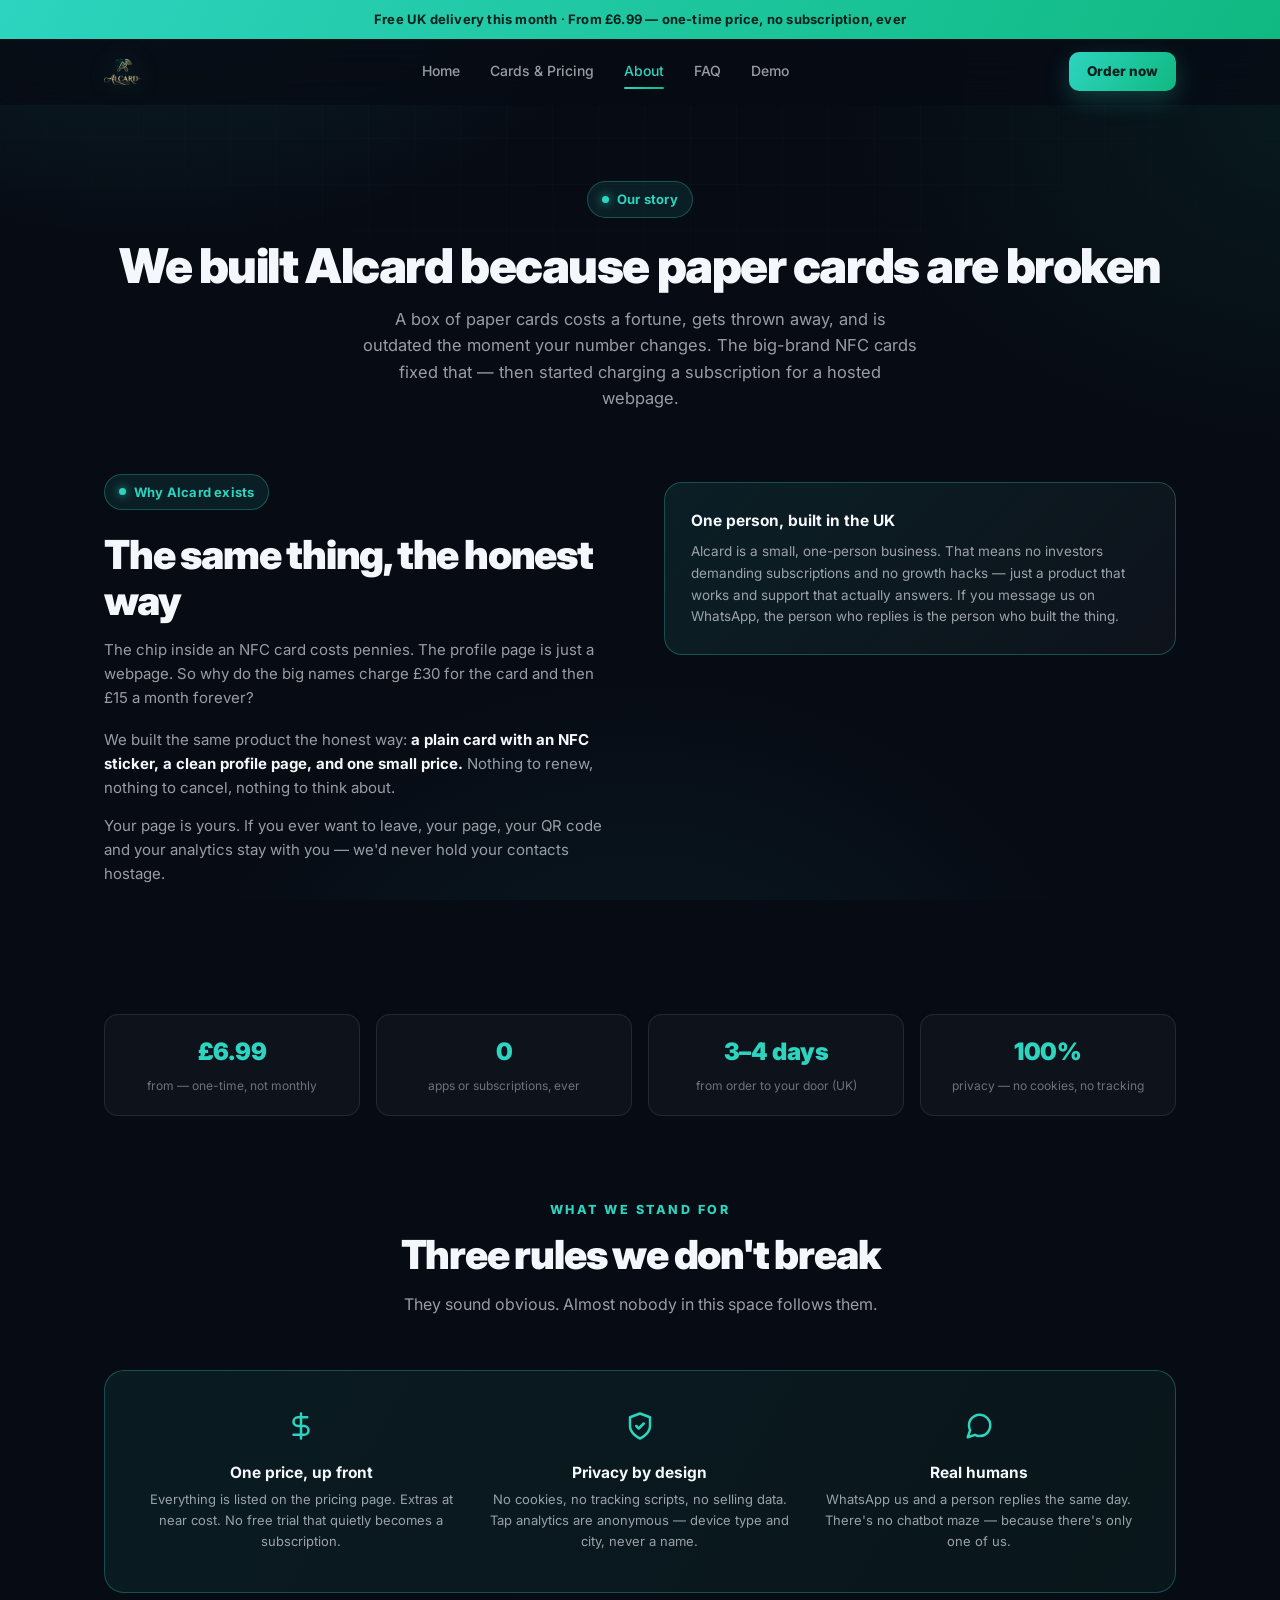
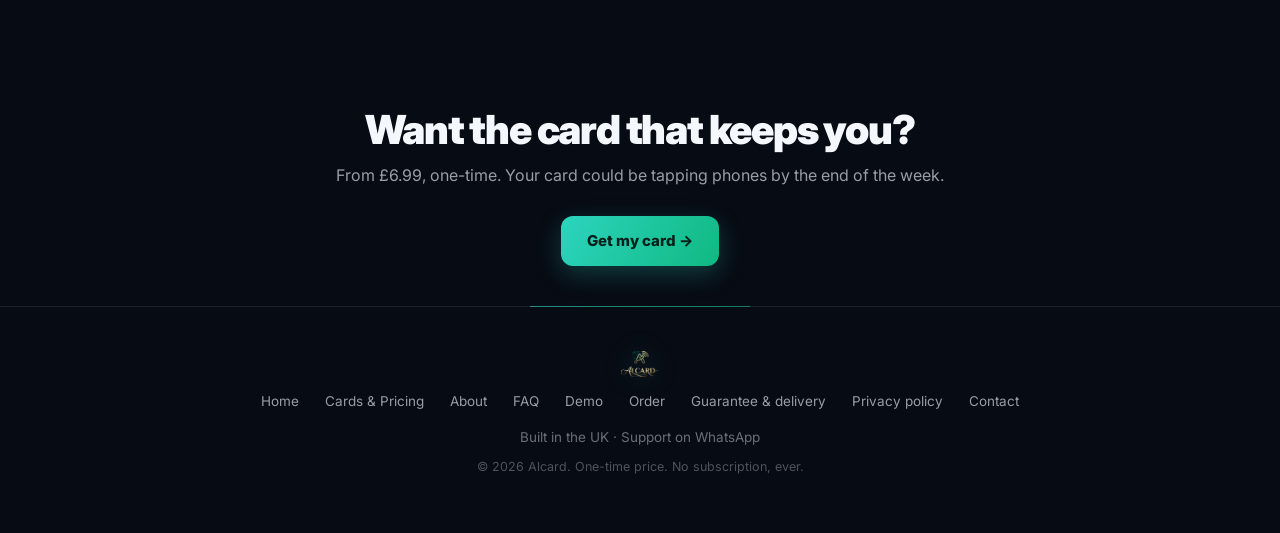
==== about.html @ 6c02453f "Site v2: aurora hero, stats + marquee, CSS card visuals, live order preview with summary & steppers," ====
<!DOCTYPE html>
<html lang="en">
<head>
    <meta charset="UTF-8">
    <meta name="viewport" content="width=device-width, initial-scale=1.0">
    <title>About — Alcard</title>
    <meta name="description" content="Alcard is a small, one-person UK business. We make NFC business cards that work on every phone — one small price, no subscription, ever.">
    <meta property="og:title" content="About — Alcard">
    <meta property="og:description" content="Why we built Alcard: a business card that taps, for one small price, with no subscription. One person, built in the UK.">
    <meta property="og:type" content="website">
    <meta name="twitter:title" content="About — Alcard">
    <meta name="twitter:description" content="Why we built Alcard: a business card that taps, for one small price, with no subscription. One person, built in the UK.">
    <meta property="og:url" content="https://aryoluke.github.io/alcard-shop/about.html">
    <meta property="og:image" content="https://aryoluke.github.io/alcard-shop/og-image.png">
    <meta property="og:locale" content="en_GB">
    <meta property="og:site_name" content="Alcard">
    <meta name="twitter:card" content="summary_large_image">
    <meta name="twitter:image" content="https://aryoluke.github.io/alcard-shop/og-image.png">
    <meta name="robots" content="index, follow">
    <link rel="canonical" href="https://aryoluke.github.io/alcard-shop/about.html">
    <link rel="apple-touch-icon" href="apple-touch-icon.png">
    <meta name="theme-color" content="#070B14">
    <link rel="icon" href="mark.svg">
    <link rel="preconnect" href="https://fonts.googleapis.com">
    <link rel="preconnect" href="https://fonts.gstatic.com" crossorigin>
    <link href="https://fonts.googleapis.com/css2?family=Inter:wght@400;500;600;700;800;900&display=swap" rel="stylesheet">
    <link rel="stylesheet" href="style.css">
    <script type="application/ld+json">
    {
        "@context": "https://schema.org",
        "@type": "Organization",
        "name": "Alcard",
        "url": "https://aryoluke.github.io/alcard-shop/",
        "description": "Affordable NFC business cards with a hosted profile page. One-time price, no subscription.",
        "slogan": "Your business card, but it taps."
    }
    </script>
</head>
<body class="has-cta">
    <a class="skip-link" href="#main">Skip to content</a>
    <div class="announce">Free UK delivery this month <span>·</span> From £6.99 — one-time price, no subscription, ever</div>

    <nav>
        <div class="nav-inner">
            <a class="logo" href="index.html"><img class="logo-img" src="brand-logo.png" alt="Alcard"></a>
            <div class="nav-links" id="navLinks">
                <a href="index.html">Home</a>
                <a href="cards.html">Cards &amp; Pricing</a>
                <a href="about.html" class="active">About</a>
                <a href="faq.html">FAQ</a>
                <a href="model.html">Demo</a>
            </div>
            <div class="nav-actions">
                <a class="btn small" href="order.html">Order now</a>
                <button class="menu-btn" id="menuBtn" type="button" aria-label="Open menu" aria-expanded="false" aria-controls="navLinks"><span></span><span></span><span></span></button>
            </div>
        </div>
    </nav>

    <main id="main">

    <header class="page-head">
        <div class="kicker"><span class="pulse"></span>Our story</div>
        <h1>We built Alcard because paper cards are broken</h1>
        <p>A box of paper cards costs a fortune, gets thrown away, and is outdated the moment your number changes. The big-brand NFC cards fixed that — then started charging a subscription for a hosted webpage.</p>
    </header>

    <section class="reveal" style="padding-top: 20px">
        <div class="container">
            <div class="story-grid">
                <div>
                    <div class="kicker"><span class="pulse"></span>Why Alcard exists</div>
                    <h2>The same thing, the honest way</h2>
                    <p class="sub">The chip inside an NFC card costs pennies. The profile page is just a webpage. So why do the big names charge £30 for the card and then £15 a month forever?</p>
                    <p>We built the same product the honest way: <strong>a plain card with an NFC sticker, a clean profile page, and one small price.</strong> Nothing to renew, nothing to cancel, nothing to think about.</p>
                    <p>Your page is yours. If you ever want to leave, your page, your QR code and your analytics stay with you — we'd never hold your contacts hostage.</p>
                </div>
                <div>
                    <div class="story-note">
                        <h4>One person, built in the UK</h4>
                        <p>Alcard is a small, one-person business. That means no investors demanding subscriptions and no growth hacks — just a product that works and support that actually answers. If you message us on WhatsApp, the person who replies is the person who built the thing.</p>
                    </div>
                </div>
            </div>
        </div>
    </section>

    <section class="reveal" style="padding-top: 0">
        <div class="container">
            <div class="stats-row">
                <div class="stat"><b>£6.99</b><span>from — one-time, not monthly</span></div>
                <div class="stat"><b>0</b><span>apps or subscriptions, ever</span></div>
                <div class="stat"><b>3–4 days</b><span>from order to your door (UK)</span></div>
                <div class="stat"><b>100%</b><span>privacy — no cookies, no tracking</span></div>
            </div>
        </div>
    </section>

    <section class="reveal" style="padding-top: 0">
        <div class="container">
            <div class="eyebrow">What we stand for</div>
            <h2>Three rules we don't break</h2>
            <p class="sub">They sound obvious. Almost nobody in this space follows them.</p>
            <div class="guarantee">
                <div class="g">
                    <svg viewBox="0 0 24 24" fill="none" stroke-width="2" stroke-linecap="round" stroke-linejoin="round"><path d="M12 2v20M17 5H9.5a3.5 3.5 0 0 0 0 7h5a3.5 3.5 0 0 1 0 7H6"/></svg>
                    <h4>One price, up front</h4>
                    <p>Everything is listed on the pricing page. Extras at near cost. No free trial that quietly becomes a subscription.</p>
                </div>
                <div class="g">
                    <svg viewBox="0 0 24 24" fill="none" stroke-width="2" stroke-linecap="round" stroke-linejoin="round"><path d="M12 22s8-3.5 8-10V5l-8-3-8 3v7c0 6.5 8 10 8 10z"/><path d="m9 12 2 2 4-4"/></svg>
                    <h4>Privacy by design</h4>
                    <p>No cookies, no tracking scripts, no selling data. Tap analytics are anonymous — device type and city, never a name.</p>
                </div>
                <div class="g">
                    <svg viewBox="0 0 24 24" fill="none" stroke-width="2" stroke-linecap="round" stroke-linejoin="round"><path d="M21 11.5a8.38 8.38 0 0 1-.9 3.8 8.5 8.5 0 0 1-7.6 4.7 8.38 8.38 0 0 1-3.8-.9L3 21l1.9-5.7a8.38 8.38 0 0 1-.9-3.8 8.5 8.5 0 0 1 4.7-7.6 8.38 8.38 0 0 1 3.8-.9h.5a8.48 8.48 0 0 1 8 8v.5z"/></svg>
                    <h4>Real humans</h4>
                    <p>WhatsApp us and a person replies the same day. There's no chatbot maze — because there's only one of us.</p>
                </div>
            </div>
        </div>
    </section>

    <section class="final-cta">
        <div class="container">
            <h2>Want the card that keeps you?</h2>
            <p>From £6.99, one-time. Your card could be tapping phones by the end of the week.</p>
            <a class="btn" href="order.html">Get my card →</a>
        </div>
    </section>

    </main>

    <footer>
        <a class="logo" href="index.html"><img class="logo-img" src="brand-logo.png" alt="Alcard"></a>
        <div class="f-links">
            <a href="index.html">Home</a>
            <a href="cards.html">Cards &amp; Pricing</a>
            <a href="about.html">About</a>
            <a href="faq.html">FAQ</a>
            <a href="model.html">Demo</a>
            <a href="order.html">Order</a>
            <a href="guarantee.html">Guarantee &amp; delivery</a>
            <a href="privacy.html">Privacy policy</a>
            <a href="mailto:aryanjigar.jmehta@gmail.com">Contact</a>
        </div>
        <p>Built in the UK · Support on WhatsApp</p>
        <p class="f-note" style="margin-top:8px">© <span class="js-year">2026</span> Alcard. One-time price. No subscription, ever.</p>
    </footer>

    <a class="mobile-cta" href="order.html">Get my card →</a>

    <script src="site.js"></script>
</body>
</html>
---- style.css ----
/* ============================================================
   Alcard — shared design system for the whole shop
   Dark ink + emerald. Layered glow backdrop, grid texture,
   scroll-reveal animations. All legacy class contracts kept.
   ============================================================ */

:root {
    --bg: #070B14;
    --bg-soft: #0C1322;
    --bg-card: #0F1729;
    --ink: #0B1222;
    --line: rgba(255, 255, 255, 0.09);
    --line-strong: rgba(255, 255, 255, 0.16);
    --text: #F4F7FB;
    --muted: rgba(244, 247, 251, 0.62);
    --dim: rgba(244, 247, 251, 0.42);
    --accent: #2DD4BF;
    --accent-2: #10B981;
    --grad: linear-gradient(120deg, #2DD4BF 0%, #10B981 100%);
    --whatsapp: #25D366;
    --radius: 16px;
    --font: 'Inter', -apple-system, BlinkMacSystemFont, 'Segoe UI', Roboto, sans-serif;
}

* { margin: 0; padding: 0; box-sizing: border-box; }
html { scroll-behavior: smooth; }
body {
    font-family: var(--font);
    background: var(--bg);
    color: var(--text);
    line-height: 1.6;
    -webkit-font-smoothing: antialiased;
    overflow-x: hidden;
    position: relative;
}
::selection { background: rgba(45, 212, 191, 0.3); }
img, svg { display: inline-block; }
a { -webkit-tap-highlight-color: transparent; }

/* layered background: emerald glows + faint grid */
body::before {
    content: "";
    position: fixed; inset: 0; z-index: -2; pointer-events: none;
    background:
        radial-gradient(760px 480px at 12% -8%, rgba(45, 212, 191, 0.13), transparent 65%),
        radial-gradient(820px 560px at 105% 12%, rgba(16, 185, 129, 0.09), transparent 62%),
        radial-gradient(720px 600px at 50% 118%, rgba(45, 212, 191, 0.08), transparent 65%),
        var(--bg);
}
body::after {
    content: "";
    position: fixed; inset: 0; z-index: -1; pointer-events: none;
    background-image:
        linear-gradient(rgba(255, 255, 255, 0.022) 1px, transparent 1px),
        linear-gradient(90deg, rgba(255, 255, 255, 0.022) 1px, transparent 1px);
    background-size: 46px 46px;
    mask-image: radial-gradient(ellipse 100% 65% at 50% 0%, black, transparent 78%);
    -webkit-mask-image: radial-gradient(ellipse 100% 65% at 50% 0%, black, transparent 78%);
}

.container { max-width: 1120px; margin: 0 auto; padding: 0 24px; }

/* ============ Announcement bar ============ */
.announce {
    background: var(--grad);
    color: #05211C;
    text-align: center;
    font-size: 13px;
    font-weight: 700;
    padding: 9px 16px;
    letter-spacing: 0.2px;
    position: relative;
    z-index: 60;
}
.announce span { font-weight: 500; }

/* ============ Nav ============ */
nav {
    position: sticky; top: 0; z-index: 50;
    background: rgba(7, 11, 20, 0.78);
    backdrop-filter: blur(16px);
    -webkit-backdrop-filter: blur(16px);
    border-bottom: 1px solid transparent;
    transition: border-color 0.25s ease, background 0.25s ease;
}
nav.scrolled { border-bottom-color: var(--line); background: rgba(7, 11, 20, 0.9); }
.nav-inner { display: flex; align-items: center; justify-content: space-between; padding: 13px 24px; max-width: 1120px; margin: 0 auto; gap: 16px; }
.logo { font-size: 21px; font-weight: 800; letter-spacing: -0.3px; text-decoration: none; color: var(--text); display: flex; align-items: center; gap: 9px; }
.logo .logo-mark { width: 26px; height: 26px; flex-shrink: 0; filter: drop-shadow(0 0 10px rgba(45, 212, 191, 0.35)); }
.logo .logo-img { height: 26px; width: auto; flex-shrink: 0; filter: drop-shadow(0 0 12px rgba(45, 212, 191, 0.28)); }
.logo:hover { color: var(--accent); }
.nav-links { display: flex; align-items: center; gap: 26px; }
.nav-links a { color: var(--muted); text-decoration: none; font-size: 14px; font-weight: 500; transition: color 0.15s; padding: 4px 2px; position: relative; }
.nav-links a::after {
    content: ""; position: absolute; left: 2px; right: 2px; bottom: -2px; height: 2px;
    background: var(--grad); border-radius: 2px;
    transform: scaleX(0); transform-origin: left; transition: transform 0.2s ease;
}
.nav-links a:hover { color: var(--text); }
.nav-links a:hover::after { transform: scaleX(1); }
.nav-links a.active { color: var(--accent); }
.nav-links a.active::after { transform: scaleX(1); }
.nav-actions { display: flex; align-items: center; gap: 10px; }
.menu-btn {
    display: none; flex-direction: column; align-items: center; justify-content: center; gap: 4.5px;
    width: 40px; height: 40px; flex-shrink: 0;
    background: rgba(255, 255, 255, 0.04); border: 1px solid var(--line-strong); border-radius: 10px;
    cursor: pointer; padding: 0;
}
.menu-btn span { display: block; width: 17px; height: 2px; background: var(--text); border-radius: 2px; transition: transform 0.25s ease, opacity 0.2s ease; }
.menu-btn.open span:nth-child(1) { transform: translateY(6.5px) rotate(45deg); }
.menu-btn.open span:nth-child(2) { opacity: 0; }
.menu-btn.open span:nth-child(3) { transform: translateY(-6.5px) rotate(-45deg); }
section[id] { scroll-margin-top: 92px; }

/* ============ Buttons ============ */
.btn {
    display: inline-flex; align-items: center; justify-content: center; gap: 8px;
    background: var(--grad); color: #05211C; font-weight: 800;
    padding: 13px 26px; border-radius: 12px; text-decoration: none;
    font-size: 15px; border: none; cursor: pointer;
    transition: transform 0.15s ease, box-shadow 0.15s ease, filter 0.15s ease;
    box-shadow: 0 8px 24px rgba(45, 212, 191, 0.25);
}
.btn:hover { transform: translateY(-2px); filter: brightness(1.06); box-shadow: 0 12px 32px rgba(45, 212, 191, 0.38); }
.btn:focus-visible, a:focus-visible, button:focus-visible, summary:focus-visible, select:focus-visible, input:focus-visible, textarea:focus-visible { outline: 2px solid var(--accent); outline-offset: 3px; }
.btn.ghost { background: rgba(255, 255, 255, 0.03); color: var(--text); border: 1px solid var(--line-strong); box-shadow: none; font-weight: 600; }
.btn.ghost:hover { border-color: rgba(45, 212, 191, 0.6); color: var(--accent); box-shadow: none; filter: none; }
.btn.small { padding: 9px 18px; font-size: 13.5px; border-radius: 10px; }
.btn.whatsapp { background: var(--whatsapp); box-shadow: 0 8px 24px rgba(37, 211, 102, 0.25); }
.pay-row { display: grid; grid-template-columns: 1fr 1fr; gap: 12px; margin-top: 20px; }
.pay-row .btn { width: 100%; padding: 15px 14px; font-size: 14.5px; white-space: nowrap; }
.pay-row .btn.whatsapp { grid-column: 1 / -1; font-size: 16px; padding: 17px; }
.pay-row .btn.pay { background: #fff; color: #05211C; box-shadow: 0 8px 24px rgba(255, 255, 255, 0.08); }
.pay-row .btn.pay:hover { filter: brightness(0.97); box-shadow: 0 12px 30px rgba(255, 255, 255, 0.14); }
.pay-row .btn.pay svg { flex-shrink: 0; }
@media (max-width: 560px) {
    .pay-row { grid-template-columns: 1fr; }
    .pay-row .btn.whatsapp { grid-column: 1; }
}

/* ============ Page header (subpages) ============ */
.page-head { padding: 76px 0 42px; text-align: center; }
.page-head .kicker { justify-content: center; }
.page-head h1 { font-size: clamp(2.1rem, 4.5vw, 3rem); letter-spacing: -0.03em; font-weight: 900; margin-bottom: 14px; }
.page-head p { color: var(--muted); max-width: 560px; margin: 0 auto; font-size: 16.5px; }

/* ============ Hero (home) ============ */
.hero { position: relative; padding: 88px 0 64px; }
.hero-grid { display: grid; grid-template-columns: 1.05fr 0.95fr; gap: 48px; align-items: center; }
.kicker {
    display: inline-flex; align-items: center; gap: 8px;
    background: rgba(45, 212, 191, 0.1); border: 1px solid rgba(45, 212, 191, 0.3);
    color: var(--accent); font-size: 13px; font-weight: 700;
    padding: 7px 14px; border-radius: 100px; margin-bottom: 22px; letter-spacing: 0.2px;
}
.kicker .pulse { width: 7px; height: 7px; border-radius: 50%; background: var(--accent); animation: blink 2s infinite; box-shadow: 0 0 10px rgba(45, 212, 191, 0.9); }
@keyframes blink { 0%, 100% { opacity: 1; } 50% { opacity: 0.25; } }
h1 { font-size: clamp(2.5rem, 5vw, 3.7rem); line-height: 1.08; letter-spacing: -0.035em; font-weight: 900; margin-bottom: 20px; }
h1 .grad { background: var(--grad); -webkit-background-clip: text; background-clip: text; color: transparent; }
.hero-sub { font-size: 18px; color: var(--muted); max-width: 520px; margin-bottom: 30px; }
.hero-sub strong { color: var(--text); font-weight: 600; }
.hero-ctas { display: flex; gap: 14px; flex-wrap: wrap; margin-bottom: 26px; }
.hero-trust { display: flex; flex-wrap: wrap; gap: 18px; color: var(--dim); font-size: 13.5px; font-weight: 500; }
.hero-trust span { display: inline-flex; align-items: center; gap: 7px; }
.hero-trust svg { width: 15px; height: 15px; stroke: var(--accent); }

/* ============ Phone + card demo ============ */
.stage { position: relative; width: 100%; max-width: 400px; margin: 0 auto; }
.stage::before {
    content: ""; position: absolute; inset: 6% -6% -4%; z-index: -1;
    background: radial-gradient(60% 55% at 50% 40%, rgba(45, 212, 191, 0.16), transparent 70%);
    filter: blur(10px);
}
.phone {
    width: 240px; height: 480px; margin: 0 auto;
    background: linear-gradient(165deg, #1B2438, #0D1424 60%);
    border: 2px solid #2A3556;
    border-radius: 44px;
    padding: 12px;
    box-shadow: 0 40px 90px rgba(0, 0, 0, 0.55), 0 0 0 1px rgba(255, 255, 255, 0.04) inset;
    position: relative;
}
.phone .notch { width: 92px; height: 24px; background: #060A12; border-radius: 100px; margin: 2px auto 10px; }
.screen {
    background: linear-gradient(180deg, #0E1830 0%, #101B33 55%, #12203A 100%);
    border-radius: 32px; height: 424px; padding: 20px 16px; text-align: center;
    position: relative; overflow: hidden;
}
.screen::after { content: ""; position: absolute; inset: 0; background: radial-gradient(120% 60% at 50% 0%, rgba(45,212,191,0.12), transparent 60%); pointer-events: none; }
.screen .time { font-size: 11px; color: var(--dim); font-weight: 600; margin-bottom: 12px; }
.screen .ava {
    width: 74px; height: 74px; border-radius: 50%; margin: 0 auto 10px;
    background: var(--grad) center/cover;
    color: #05211C; font-weight: 900; font-size: 26px;
    display: flex; align-items: center; justify-content: center;
    box-shadow: 0 8px 26px rgba(45, 212, 191, 0.35);
    border: 2px solid rgba(255, 255, 255, 0.12);
    overflow: hidden;
}
.screen .ava img { width: 100%; height: 100%; object-fit: cover; }
.screen .nm { font-weight: 800; font-size: 17px; letter-spacing: -0.01em; }
.screen .st { font-size: 11.5px; color: var(--accent); font-weight: 600; margin: 2px 0 14px; }
.screen .row { display: flex; gap: 6px; margin-bottom: 6px; }
.screen .chip {
    flex: 1; background: rgba(255, 255, 255, 0.06); border: 1px solid rgba(255, 255, 255, 0.1);
    border-radius: 10px; padding: 10px 4px; font-size: 10.5px; color: var(--muted); font-weight: 500;
}
.screen .chip b { display: block; font-size: 10px; color: var(--text); font-weight: 700; }
.screen .save {
    margin-top: 12px; background: var(--grad); color: #05211C; font-weight: 800; font-size: 13px;
    border-radius: 12px; padding: 13px; letter-spacing: 0.2px;
    box-shadow: 0 10px 26px rgba(45, 212, 191, 0.3);
}
.tap-ring { position: absolute; right: -34px; top: 96px; width: 62px; height: 62px; border-radius: 50%; border: 2px solid rgba(45, 212, 191, 0.55); opacity: 0; }
.tap-ring.r2 { animation: ring 3.2s ease-out 0s infinite; }
.tap-ring.r3 { animation: ring 3.2s ease-out 1.1s infinite; }
.tap-ring.r4 { animation: ring 3.2s ease-out 2.2s infinite; }
@keyframes ring {
    0% { transform: scale(0.35); opacity: 0.8; }
    70% { opacity: 0; }
    100% { transform: scale(1.35); opacity: 0; }
}
.tap-card {
    position: absolute; left: 0; top: 118px; width: 150px; height: 92px;
    background: linear-gradient(135deg, #12203A, #0B1222);
    border: 1px solid rgba(45, 212, 191, 0.5);
    border-radius: 14px; padding: 13px;
    box-shadow: 0 18px 40px rgba(0, 0, 0, 0.5);
    animation: tap 4.4s ease-in-out infinite;
    z-index: 2;
}
@keyframes tap {
    0%, 14% { transform: translate(0, 0) rotate(-5deg); }
    30%, 52% { transform: translate(212px, -34px) rotate(3deg); }
    66%, 100% { transform: translate(0, 0) rotate(-5deg); }
}
.tap-card .tc-logo { font-size: 11px; font-weight: 900; letter-spacing: -0.01em; color: var(--accent); display: flex; align-items: center; gap: 5px; }
.tap-card .tc-logo img { height: 12px; width: auto; }
.tap-card .tc-name { font-size: 12px; font-weight: 800; margin-top: 9px; letter-spacing: -0.01em; }
.tap-card .tc-role { font-size: 9px; color: var(--muted); }
.tap-card .tc-nfc { margin-top: 9px; display: flex; align-items: center; justify-content: space-between; }
.tap-card .tc-nfc svg { width: 20px; height: 14px; stroke: var(--accent); }
.tap-card .tc-nfc span { font-size: 8.5px; font-weight: 700; color: var(--dim); letter-spacing: 1.5px; }
.float-note {
    position: absolute; left: -8px; top: 0;
    background: rgba(45, 212, 191, 0.1); border: 1px solid rgba(45, 212, 191, 0.3);
    color: var(--accent); font-size: 12px; font-weight: 700;
    padding: 7px 12px; border-radius: 100px;
    animation: floaty 5s ease-in-out infinite;
}
@keyframes floaty { 0%, 100% { transform: translateY(0); } 50% { transform: translateY(-6px); } }

/* ============ Sections ============ */
section { padding: 84px 0; }
.eyebrow { text-align: center; font-size: 12.5px; font-weight: 800; letter-spacing: 2.5px; color: var(--accent); text-transform: uppercase; margin-bottom: 12px; }
h2 { text-align: center; font-size: clamp(1.8rem, 3.4vw, 2.5rem); letter-spacing: -0.03em; font-weight: 900; line-height: 1.15; margin-bottom: 14px; }
.sub { text-align: center; color: var(--muted); max-width: 600px; margin: 0 auto 52px; font-size: 16px; }

/* ============ Scroll reveal ============ */
/* Only hide content when scripting is available — SEO/crawler and no-JS safe. */
@media (scripting: enabled) {
    .reveal { opacity: 0; transform: translateY(20px); transition: opacity 0.6s ease, transform 0.6s cubic-bezier(0.2, 0.65, 0.35, 1); }
    .reveal.in { opacity: 1; transform: translateY(0); }
}
@media (prefers-reduced-motion: reduce) {
    .reveal { opacity: 1; transform: none; transition: none; }
    html { scroll-behavior: auto; }
    .tap-card, .tap-ring, .float-note, .kicker .pulse, .status .dot, .cursor, .phone .notch { animation: none !important; }
    .tap-ring { display: none; }
    .step:hover, .plan:hover, .inc:hover, .addon:hover, .btn:hover, .action:hover, .soc:hover { transform: none; }
}

/* ============ Accessibility helpers ============ */
.skip-link {
    position: absolute; left: -999px; top: 0; z-index: 100;
    background: var(--accent); color: #05211C; font-weight: 700;
    padding: 10px 18px; border-radius: 0 0 12px 0; text-decoration: none;
}
.skip-link:focus { left: 0; }
:focus { outline: none; }
.menu-btn:focus-visible, .btn:focus-visible, a:focus-visible, button:focus-visible, summary:focus-visible, select:focus-visible, input:focus-visible, textarea:focus-visible { outline: 2px solid var(--accent); outline-offset: 3px; }

/* ============ How it works ============ */
.steps { display: grid; grid-template-columns: repeat(3, 1fr); gap: 20px; }
.step {
    background: var(--bg-card); border: 1px solid var(--line); border-radius: var(--radius);
    padding: 30px 26px; position: relative; transition: transform 0.2s ease, border-color 0.2s ease, box-shadow 0.2s ease;
}
.step:hover { transform: translateY(-4px); border-color: rgba(45, 212, 191, 0.4); box-shadow: 0 20px 50px rgba(0, 0, 0, 0.35); }
.step .num {
    width: 44px; height: 44px; border-radius: 12px; background: var(--grad);
    color: #05211C; font-weight: 900; font-size: 18px;
    display: flex; align-items: center; justify-content: center; margin-bottom: 18px;
    box-shadow: 0 8px 20px rgba(45, 212, 191, 0.3);
}
.step h3 { font-size: 18px; letter-spacing: -0.02em; margin-bottom: 8px; }
.step p { font-size: 14.5px; color: var(--muted); }
.step .time { position: absolute; top: 26px; right: 24px; font-size: 12px; font-weight: 700; color: var(--accent); background: rgba(45,212,191,0.1); padding: 4px 10px; border-radius: 100px; }

/* ============ Product tiers ============ */
.plans { display: grid; grid-template-columns: repeat(auto-fit, minmax(235px, 1fr)); gap: 20px; align-items: stretch; }
.plan {
    background: var(--bg-card); border: 1px solid var(--line); border-radius: 20px;
    padding: 32px 26px 26px; display: flex; flex-direction: column; position: relative;
    transition: transform 0.2s ease, border-color 0.2s ease, box-shadow 0.2s ease;
}
.plan:hover { transform: translateY(-4px); border-color: rgba(45, 212, 191, 0.35); box-shadow: 0 24px 60px rgba(0, 0, 0, 0.4); }
.plan .ribbon {
    position: absolute; top: -13px; left: 50%; transform: translateX(-50%);
    background: var(--grad); color: #05211C; font-size: 11.5px; font-weight: 800;
    padding: 5px 14px; border-radius: 100px; letter-spacing: 0.6px; text-transform: uppercase;
    white-space: nowrap; box-shadow: 0 6px 18px rgba(45, 212, 191, 0.4);
}
.plan .tag { font-size: 12px; font-weight: 800; letter-spacing: 1.6px; text-transform: uppercase; color: var(--dim); margin-bottom: 8px; }
.plan h3 { font-size: 21px; letter-spacing: -0.02em; margin-bottom: 2px; }
.plan .desc { font-size: 13.5px; color: var(--muted); margin-bottom: 18px; }
.plan .price { font-size: 38px; font-weight: 900; letter-spacing: -0.03em; }
.plan .price small { font-size: 13px; font-weight: 500; color: var(--dim); }
.plan .vs { display: inline-flex; align-items: center; gap: 6px; font-size: 12.5px; color: var(--muted); margin-top: 2px; }
.plan .vs s { color: var(--dim); }
.plan ul { list-style: none; margin: 22px 0 24px; flex-grow: 1; }
.plan li { font-size: 14px; color: var(--muted); padding: 6px 0; display: flex; gap: 10px; align-items: flex-start; }
.plan li svg { width: 16px; height: 16px; stroke: var(--accent); flex-shrink: 0; margin-top: 3px; }
.plan .btn { width: 100%; }
.plan.popular { border-color: rgba(45, 212, 191, 0.55); box-shadow: 0 0 50px rgba(45, 212, 191, 0.12); background: linear-gradient(180deg, rgba(45,212,191,0.06), var(--bg-card) 40%); }
.plan.popular .tag { color: var(--accent); }

/* ============ Add-ons ============ */
.addons { display: grid; grid-template-columns: repeat(3, 1fr); gap: 20px; }
.addon { background: var(--bg-card); border: 1px solid var(--line); border-radius: var(--radius); padding: 26px; text-align: center; transition: transform 0.2s ease, border-color 0.2s ease; }
.addon:hover { transform: translateY(-4px); border-color: rgba(45, 212, 191, 0.4); }
.addon .a-price { font-size: 26px; font-weight: 900; color: var(--accent); margin-bottom: 6px; letter-spacing: -0.02em; }
.addon .a-price small { font-size: 13px; color: var(--dim); font-weight: 500; }
.addon h4 { font-size: 15.5px; margin-bottom: 6px; }
.addon p { font-size: 13px; color: var(--muted); }

/* ============ Compare table ============ */
.compare-wrap { border: 1px solid var(--line); border-radius: 20px; overflow: hidden; background: var(--bg-card); max-width: 900px; margin: 0 auto; }
table { width: 100%; border-collapse: collapse; font-size: 14.5px; }
th, td { padding: 15px 20px; text-align: left; border-bottom: 1px solid var(--line); }
tr:last-child th, tr:last-child td { border-bottom: none; }
thead th { font-size: 13px; letter-spacing: 0.4px; text-transform: uppercase; color: var(--dim); font-weight: 700; background: rgba(255, 255, 255, 0.02); }
thead th.col-alcard { color: var(--accent); }
td:first-child { color: var(--muted); }
.col-alcard { background: rgba(45, 212, 191, 0.05); }
.yes { color: var(--accent); font-weight: 700; }
.no { color: var(--dim); }
.col-alcard .yes { font-weight: 800; }

/* ============ Includes grid ============ */
.inc-grid { display: grid; grid-template-columns: repeat(3, 1fr); gap: 20px; }
.inc { background: var(--bg-card); border: 1px solid var(--line); border-radius: var(--radius); padding: 26px; transition: border-color 0.2s ease, transform 0.2s ease; }
.inc:hover { border-color: rgba(45, 212, 191, 0.35); transform: translateY(-3px); }
.inc svg { width: 26px; height: 26px; stroke: var(--accent); margin-bottom: 14px; }
.inc h4 { font-size: 16px; letter-spacing: -0.01em; margin-bottom: 6px; }
.inc p { font-size: 13.5px; color: var(--muted); }

/* ============ Guarantee band ============ */
.guarantee {
    background: linear-gradient(120deg, rgba(45,212,191,0.08), rgba(52,211,153,0.06));
    border: 1px solid rgba(45, 212, 191, 0.3); border-radius: 20px;
    padding: 40px; display: grid; grid-template-columns: repeat(3, 1fr); gap: 26px; text-align: center;
}
.guarantee .g svg { width: 30px; height: 30px; stroke: var(--accent); margin-bottom: 12px; }
.guarantee .g h4 { font-size: 15.5px; margin-bottom: 4px; }
.guarantee .g p { font-size: 13px; color: var(--muted); }

/* ============ Live demo section (home) ============ */
.demo-grid { display: grid; grid-template-columns: 0.9fr 1.1fr; gap: 56px; align-items: center; }
.demo-grid .kicker, .demo-grid h2, .demo-grid .sub { text-align: left; justify-content: flex-start; margin-left: 0; }
.demo-grid .sub { margin-bottom: 24px; }
.demo-list { list-style: none; margin: 22px 0 28px; }
.demo-list li { display: flex; gap: 12px; align-items: flex-start; padding: 7px 0; font-size: 15px; color: var(--muted); }
.demo-list li svg { width: 19px; height: 19px; stroke: var(--accent); flex-shrink: 0; margin-top: 4px; }
.demo-frame {
    position: relative; border-radius: 26px; padding: 14px;
    background: linear-gradient(160deg, rgba(45, 212, 191, 0.14), rgba(255, 255, 255, 0.03) 45%);
    border: 1px solid rgba(45, 212, 191, 0.28);
    box-shadow: 0 40px 100px rgba(0, 0, 0, 0.5);
}
.demo-frame .urlbar {
    display: flex; align-items: center; gap: 8px;
    background: var(--ink); border: 1px solid var(--line); border-radius: 12px;
    padding: 9px 14px; margin-bottom: 12px; font-size: 12.5px; color: var(--dim);
}
.demo-frame .urlbar .dots { display: flex; gap: 5px; }
.demo-frame .urlbar .dots span { width: 8px; height: 8px; border-radius: 50%; background: rgba(255,255,255,0.12); }
.demo-frame .urlbar code { margin-left: 8px; font-family: inherit; color: var(--muted); }
.demo-frame iframe {
    width: 100%; height: 640px; border: none; border-radius: 16px; background: var(--bg);
}
@media (max-width: 960px) {
    .demo-grid { grid-template-columns: 1fr; gap: 36px; }
    .demo-grid .kicker, .demo-grid h2, .demo-grid .sub { text-align: center; justify-content: center; margin-left: auto; margin-right: auto; }
    .demo-frame iframe { height: 560px; }
}

/* ============ Order form ============ */
.order-box {
    max-width: 660px; margin: 0 auto; background: var(--bg-card);
    border: 1px solid var(--line); border-radius: 22px; padding: 38px;
    box-shadow: 0 30px 80px rgba(0, 0, 0, 0.35);
}
label { display: block; font-size: 13.5px; font-weight: 600; color: var(--muted); margin: 18px 0 7px; }
label .req { color: var(--accent); }
label .hint { color: var(--dim); font-weight: 400; }
input[type="text"], select, textarea {
    width: 100%; background: rgba(255, 255, 255, 0.05); border: 1px solid var(--line-strong);
    border-radius: 12px; padding: 13px 15px; color: var(--text); font-size: 14.5px; font-family: inherit;
    transition: border-color 0.15s ease, background 0.15s ease;
}
input[type="text"]:focus, select:focus, textarea:focus { outline: none; border-color: var(--accent); background: rgba(255, 255, 255, 0.07); box-shadow: 0 0 0 3px rgba(45, 212, 191, 0.12); }
input::placeholder, textarea::placeholder { color: rgba(244, 247, 251, 0.3); }
select option { background: #0F1729; }
.qty-row { display: flex; align-items: center; gap: 14px; background: rgba(255, 255, 255, 0.05); border: 1px solid var(--line-strong); border-radius: 12px; padding: 12px 15px; }
.qty-row .q-name { flex: 1; font-size: 14px; color: var(--muted); }
.qty-row .q-name b { color: var(--text); font-weight: 600; }
.qty-row .q-price { color: var(--accent); font-weight: 700; font-size: 13.5px; white-space: nowrap; }
.qty { width: 64px; text-align: center; background: rgba(255,255,255,0.05); border: 1px solid var(--line-strong); border-radius: 10px; padding: 9px; color: var(--text); font-size: 14.5px; font-family: inherit; }
.qty:focus { outline: none; border-color: var(--accent); }
.tick { display: flex; align-items: center; gap: 12px; background: rgba(255, 255, 255, 0.05); border: 1px solid var(--line-strong); border-radius: 12px; padding: 14px 15px; cursor: pointer; }
.tick input { width: 18px; height: 18px; accent-color: var(--accent); flex-shrink: 0; }
.tick .t-name { flex: 1; font-size: 14px; color: var(--muted); }
.tick .t-name b { color: var(--text); font-weight: 600; }
.tick .t-price { color: var(--accent); font-weight: 700; font-size: 13.5px; }
.total-box {
    margin-top: 24px; background: rgba(45, 212, 191, 0.08); border: 1px solid rgba(45, 212, 191, 0.35);
    border-radius: 14px; padding: 18px 20px; display: flex; justify-content: space-between; align-items: center;
}
.total-box .t-label { font-size: 14px; color: var(--muted); font-weight: 600; }
.total-box .t-val { font-size: 28px; font-weight: 900; letter-spacing: -0.02em; color: var(--accent); }
.total-note { margin-top: 10px; font-size: 12.5px; color: var(--dim); text-align: right; }
.pay-note {
    margin-top: 14px; text-align: center; font-size: 12.5px; color: var(--dim);
    background: rgba(255, 255, 255, 0.04); border: 1px dashed var(--line-strong);
    border-radius: 10px; padding: 10px 14px;
}
.order-cta { margin-top: 20px; }
.order-cta .btn { width: 100%; padding: 16px; font-size: 16px; }
.order-cta small { display: block; text-align: center; margin-top: 12px; color: var(--dim); font-size: 12.5px; }
.order-cta .email-fallback { color: var(--muted); text-decoration: underline; }
.order-foot { display: flex; justify-content: center; gap: 22px; margin-top: 18px; font-size: 12.5px; color: var(--dim); flex-wrap: wrap; }
.order-foot span { display: inline-flex; align-items: center; gap: 6px; }
.order-foot svg { width: 14px; height: 14px; stroke: var(--accent); }

/* ============ FAQ ============ */
.faq-list { max-width: 760px; margin: 0 auto; }
details { background: var(--bg-card); border: 1px solid var(--line); border-radius: 14px; margin-bottom: 10px; overflow: hidden; transition: border-color 0.2s ease; }
details[open] { border-color: rgba(45, 212, 191, 0.35); }
summary {
    cursor: pointer; font-weight: 600; font-size: 15.5px; padding: 19px 22px;
    display: flex; justify-content: space-between; align-items: center; gap: 16px;
    list-style: none;
}
summary::-webkit-details-marker { display: none; }
summary .chev { transition: transform 0.2s ease; color: var(--accent); flex-shrink: 0; }
details[open] summary .chev { transform: rotate(45deg); }
details p { font-size: 14.5px; color: var(--muted); padding: 0 22px 20px; }

/* ============ Final CTA ============ */
.final-cta { text-align: center; padding: 30px 0 0; }
.final-cta h2 { margin-bottom: 10px; }
.final-cta p { color: var(--muted); margin-bottom: 28px; font-size: 16px; }

/* ============ Footer ============ */
footer { border-top: 1px solid var(--line); padding: 44px 24px 56px; margin-top: 40px; text-align: center; color: var(--dim); font-size: 13.5px; position: relative; }
footer::before {
    content: ""; position: absolute; top: -1px; left: 50%; transform: translateX(-50%);
    width: 220px; height: 1px; background: var(--grad); opacity: 0.6;
}
footer .logo { justify-content: center; margin-bottom: 12px; font-size: 18px; }
footer .logo img { height: 30px; width: auto; }
footer a { color: var(--muted); text-decoration: none; }
footer a:hover { color: var(--text); }
footer .f-links { display: flex; justify-content: center; gap: 26px; margin: 14px 0; flex-wrap: wrap; }
footer .f-note { font-size: 12.5px; color: rgba(244, 247, 251, 0.3); }

/* ============ Responsive ============ */
@media (max-width: 960px) {
    .hero-grid { grid-template-columns: 1fr; text-align: center; }
    .hero-sub { margin-left: auto; margin-right: auto; }
    .hero-ctas, .hero-trust { justify-content: center; }
    .stage { margin-top: 40px; }
    .steps, .plans, .inc-grid, .guarantee, .addons { grid-template-columns: 1fr; }
    .tap-card { left: 50%; margin-left: -190px; }
    .compare-wrap { overflow-x: auto; }
    table { min-width: 640px; }
    /* mobile menu: hamburger + slide-down panel */
    .nav-links {
        display: none; position: absolute; top: 100%; left: 0; right: 0;
        flex-direction: column; align-items: stretch; gap: 2px;
        background: rgba(7, 11, 20, 0.97); backdrop-filter: blur(18px); -webkit-backdrop-filter: blur(18px);
        border-bottom: 1px solid var(--line);
        padding: 10px 20px 16px; z-index: 49;
    }
    .nav-links.open { display: flex; }
    .nav-links a { width: 100%; padding: 12px 10px; font-size: 15.5px; border-radius: 10px; }
    .nav-links a:hover { background: rgba(255, 255, 255, 0.05); }
    .menu-btn { display: flex; }
}
@media (max-width: 640px) {
    body.has-cta { padding-bottom: 78px; }
}
.mobile-cta {
    display: none; position: fixed; left: 12px; right: 12px; bottom: 12px; z-index: 45;
    align-items: center; justify-content: center; gap: 8px;
    background: var(--grad); color: #05211C; font-weight: 800; font-size: 15.5px;
    padding: 15px; border-radius: 14px; text-decoration: none;
    box-shadow: 0 14px 36px rgba(0, 0, 0, 0.55), 0 4px 18px rgba(45, 212, 191, 0.35);
}
@media (max-width: 640px) {
    .mobile-cta { display: flex; }
}

/* ============================================================
   Alcard v2 — depth & polish layer (additive; v1 contracts kept)
   ============================================================ */

/* ---------- Aurora hero orbs ---------- */
.aurora { position: absolute; inset: 0; overflow: hidden; pointer-events: none; z-index: 0; }
.orb {
    position: absolute; border-radius: 50%; filter: blur(70px); opacity: 0.55;
    animation: drift 18s ease-in-out infinite alternate;
}
.orb.o1 { width: 420px; height: 420px; left: -120px; top: -140px; background: radial-gradient(circle, rgba(45,212,191,0.28), transparent 70%); }
.orb.o2 { width: 380px; height: 380px; right: -100px; top: 40px; background: radial-gradient(circle, rgba(16,185,129,0.22), transparent 70%); animation-delay: -6s; }
.orb.o3 { width: 300px; height: 300px; left: 38%; bottom: -160px; background: radial-gradient(circle, rgba(45,212,191,0.16), transparent 70%); animation-delay: -12s; }
@keyframes drift {
    0%   { transform: translate(0, 0) scale(1); }
    100% { transform: translate(46px, -34px) scale(1.14); }
}
.hero { position: relative; overflow: hidden; }
.hero .container { position: relative; z-index: 2; }

/* ---------- Floating hero chips ---------- */
.chip-float {
    position: absolute; z-index: 3; display: inline-flex; align-items: center; gap: 7px;
    background: rgba(15, 23, 41, 0.88); border: 1px solid var(--line-strong);
    backdrop-filter: blur(10px); -webkit-backdrop-filter: blur(10px);
    border-radius: 100px; padding: 8px 14px; font-size: 12.5px; font-weight: 700; color: var(--text);
    box-shadow: 0 14px 34px rgba(0, 0, 0, 0.45);
    animation: floaty 5.5s ease-in-out infinite;
}
.chip-float svg { width: 15px; height: 15px; stroke: var(--accent); }
.chip-float.cf-1 { right: -14px; top: 8%; animation-delay: -1.2s; }
.chip-float.cf-2 { left: -22px; bottom: 6%; animation-delay: -3.4s; }
.chip-float.cf-3 { right: 6px; bottom: -10px; animation-delay: -2.1s; }
@media (max-width: 520px) {
    .chip-float.cf-1 { right: 4px; top: 2%; }
    .chip-float.cf-2 { left: 4px; bottom: 10%; }
    .chip-float.cf-3 { display: none; }
}

/* ---------- Honest value stats ---------- */
.stats-row {
    display: grid; grid-template-columns: repeat(4, 1fr); gap: 16px; margin-top: 30px;
}
.stat {
    background: rgba(255, 255, 255, 0.03); border: 1px solid var(--line);
    border-radius: 14px; padding: 18px 14px; text-align: center;
}
.stat b { display: block; font-size: 24px; font-weight: 900; letter-spacing: -0.02em; color: var(--accent); }
.stat span { font-size: 12px; color: var(--dim); }
@media (max-width: 760px) { .stats-row { grid-template-columns: repeat(2, 1fr); } }

/* ---------- Professions marquee ---------- */
.marquee { overflow: hidden; padding: 26px 0; border-top: 1px solid var(--line); border-bottom: 1px solid var(--line); background: rgba(255,255,255,0.015); position: relative; }
.marquee-track {
    display: flex; gap: 44px; width: max-content;
    animation: scroll-x 36s linear infinite;
    mask-image: linear-gradient(90deg, transparent, black 12%, black 88%, transparent);
    -webkit-mask-image: linear-gradient(90deg, transparent, black 12%, black 88%, transparent);
}
.marquee-track span { font-size: 14.5px; font-weight: 600; color: var(--dim); white-space: nowrap; display: inline-flex; align-items: center; gap: 44px; }
.marquee-track span::after { content: "·"; color: var(--accent); font-weight: 900; }
@keyframes scroll-x { from { transform: translateX(0); } to { transform: translateX(-50%); } }
@media (prefers-reduced-motion: reduce) { .marquee-track { animation: none; flex-wrap: wrap; width: auto; } }

/* ---------- Use-case grid ---------- */
.use-grid { display: grid; grid-template-columns: repeat(3, 1fr); gap: 20px; }
.use-card {
    background: var(--bg-card); border: 1px solid var(--line); border-radius: var(--radius);
    padding: 28px 26px; transition: transform 0.2s ease, border-color 0.2s ease, box-shadow 0.2s ease;
    position: relative; overflow: hidden;
}
.use-card::before {
    content: ""; position: absolute; top: 0; left: 0; right: 0; height: 2px;
    background: var(--grad); opacity: 0; transition: opacity 0.2s ease;
}
.use-card:hover { transform: translateY(-4px); border-color: rgba(45, 212, 191, 0.4); box-shadow: 0 22px 54px rgba(0, 0, 0, 0.38); }
.use-card:hover::before { opacity: 1; }
.use-card .u-ico {
    width: 46px; height: 46px; border-radius: 13px; display: flex; align-items: center; justify-content: center;
    background: rgba(45, 212, 191, 0.1); border: 1px solid rgba(45, 212, 191, 0.25); margin-bottom: 16px;
}
.use-card .u-ico svg { width: 22px; height: 22px; stroke: var(--accent); }
.use-card h4 { font-size: 16.5px; letter-spacing: -0.01em; margin-bottom: 7px; }
.use-card p { font-size: 13.8px; color: var(--muted); margin-bottom: 14px; }
.use-card .u-tag { display: inline-block; font-size: 11.5px; font-weight: 700; color: var(--dim); background: rgba(255,255,255,0.04); border: 1px solid var(--line); padding: 4px 10px; border-radius: 100px; }

/* ---------- Story section ---------- */
.story-grid { display: grid; grid-template-columns: 1fr 1fr; gap: 48px; align-items: start; }
.story-grid .kicker, .story-grid h2, .story-grid .sub { text-align: left; justify-content: flex-start; margin-left: 0; }
.story-grid .sub { margin-bottom: 18px; }
.story-grid p { font-size: 15px; color: var(--muted); margin-bottom: 14px; }
.story-grid p strong { color: var(--text); }
.values { list-style: none; margin-top: 8px; }
.values li {
    display: flex; gap: 13px; align-items: flex-start; padding: 13px 0;
    border-bottom: 1px solid var(--line); font-size: 14.5px; color: var(--muted);
}
.values li:last-child { border-bottom: none; }
.values li b { color: var(--text); font-weight: 700; display: block; }
.values li svg { width: 20px; height: 20px; stroke: var(--accent); flex-shrink: 0; margin-top: 2px; }
.story-note {
    background: linear-gradient(135deg, rgba(45,212,191,0.1), rgba(255,255,255,0.03));
    border: 1px solid rgba(45,212,191,0.3); border-radius: 18px; padding: 26px; margin-top: 8px;
}
.story-note h4 { font-size: 15.5px; margin-bottom: 8px; }
.story-note p { font-size: 13.5px; margin-bottom: 0; }
@media (max-width: 900px) { .story-grid { grid-template-columns: 1fr; gap: 30px; } }

/* ---------- WhatsApp band ---------- */
.wa-band {
    background: linear-gradient(120deg, rgba(37, 211, 102, 0.1), rgba(37, 211, 102, 0.04));
    border: 1px solid rgba(37, 211, 102, 0.3); border-radius: 20px;
    padding: 34px 38px; display: flex; align-items: center; justify-content: space-between; gap: 24px; flex-wrap: wrap;
}
.wa-band h3 { font-size: 20px; letter-spacing: -0.02em; margin-bottom: 4px; }
.wa-band p { font-size: 14px; color: var(--muted); }
.wa-band .btn.whatsapp { background: var(--whatsapp); }

/* ---------- CSS card visuals (pricing tiers) ---------- */
.card-visual {
    width: 100%; max-width: 236px; aspect-ratio: 1.62; margin: 0 auto 22px;
    border-radius: 15px; padding: 15px; position: relative; overflow: hidden;
    display: flex; flex-direction: column; justify-content: space-between;
    box-shadow: 0 24px 50px rgba(0, 0, 0, 0.45);
    transition: transform 0.25s ease, box-shadow 0.25s ease;
}
.plan:hover .card-visual { transform: translateY(-3px) rotate(-1deg); box-shadow: 0 30px 60px rgba(0, 0, 0, 0.55); }
.card-visual .cv-top { display: flex; align-items: center; justify-content: space-between; }
.card-visual .cv-logo img { height: 15px; width: auto; background: rgba(7, 11, 20, 0.88); border-radius: 6px; padding: 3px 6px; }
.card-visual .cv-mid { }
.card-visual .cv-name { font-size: 16px; font-weight: 800; letter-spacing: -0.01em; line-height: 1.15; }
.card-visual .cv-role { font-size: 9.5px; opacity: 0.66; margin-top: 2px; }
.card-visual .cv-bottom { display: flex; align-items: center; justify-content: space-between; }
.card-visual .cv-domain { font-size: 8.5px; font-weight: 700; letter-spacing: 0.4px; padding: 3px 8px; border-radius: 100px; }
.card-visual .cv-nfc { display: flex; align-items: center; gap: 5px; }
.card-visual .cv-nfc svg { width: 22px; height: 15px; }
.card-visual .cv-nfc span { font-size: 8px; font-weight: 800; letter-spacing: 1.6px; opacity: 0.7; }
/* PVC */
.cv-pvc { background: linear-gradient(150deg, #FBF8F1, #E9E2D2); color: #101A2B; }
.cv-pvc .cv-logo img { filter: none; }
.cv-pvc .cv-nfc svg { stroke: #101A2B; }
.cv-pvc .cv-nfc span { color: #101A2B; }
/* Metal */
.cv-metal { background: linear-gradient(150deg, #E8ECF2, #B9C2CE 45%, #8E99A8); color: #0B1222; }
.cv-metal::after { content: ""; position: absolute; inset: 0; background: linear-gradient(115deg, rgba(255,255,255,0.5), transparent 40%); pointer-events: none; }
.cv-metal .cv-logo img { filter: none; }
.cv-metal .cv-nfc svg { stroke: #0B1222; }
.cv-metal .cv-nfc span { color: #0B1222; }
/* Premium (metal + domain chip) */
.cv-premium { background: linear-gradient(150deg, #E8ECF2, #B9C2CE 45%, #8E99A8); color: #0B1222; }
.cv-premium::after { content: ""; position: absolute; inset: 0; background: linear-gradient(115deg, rgba(255,255,255,0.5), transparent 40%); pointer-events: none; }
.cv-premium .cv-logo img { filter: none; }
.cv-premium .cv-domain { background: #05211C; color: #2DD4BF; }
.cv-premium .cv-nfc svg { stroke: #0B1222; }
.cv-premium .cv-nfc span { color: #0B1222; }
/* Custom (business) */
.cv-custom { background: linear-gradient(150deg, rgba(255,255,255,0.10), rgba(255,255,255,0.03)); border: 1.5px dashed var(--line-strong); }
.cv-custom .cv-logo img { opacity: 0.9; }
.cv-custom .cv-ph { font-size: 8.5px; font-weight: 800; letter-spacing: 1.6px; opacity: 0.6; text-align: center; border: 1.5px dashed rgba(255,255,255,0.35); border-radius: 8px; padding: 9px 6px; }
.cv-custom .cv-nfc svg { stroke: var(--accent); }
.cv-custom .cv-nfc span { color: var(--dim); }

/* ---------- Team quantity calculator ---------- */
.team-calc {
    max-width: 640px; margin: 0 auto; text-align: center;
    background: var(--bg-card); border: 1px solid var(--line); border-radius: 20px; padding: 30px;
}
.team-calc h3 { font-size: 17px; margin-bottom: 6px; }
.team-calc p { font-size: 13.5px; color: var(--muted); margin-bottom: 18px; }
.tc-row { display: flex; align-items: center; justify-content: center; gap: 16px; flex-wrap: wrap; }
.tc-row .stepper { display: inline-flex; align-items: center; background: rgba(255,255,255,0.05); border: 1px solid var(--line-strong); border-radius: 12px; }
.tc-row .st-btn {
    width: 42px; height: 44px; background: none; border: none; color: var(--text);
    font-size: 20px; font-weight: 700; cursor: pointer; border-radius: 10px;
}
.tc-row .st-btn:hover { background: rgba(45, 212, 191, 0.14); color: var(--accent); }
.tc-row .st-btn:disabled { opacity: 0.3; cursor: default; }
.tc-row input { width: 60px; text-align: center; background: transparent; border: none; color: var(--text); font-size: 17px; font-weight: 700; font-family: inherit; }
.tc-result { margin-top: 16px; font-size: 14.5px; color: var(--muted); min-height: 24px; }
.tc-result b { color: var(--accent); }
.tc-result .saved { color: var(--accent); font-weight: 700; }

/* ---------- Live card preview (order page) ---------- */
.live-card {
    width: 100%; max-width: 300px; aspect-ratio: 1.62; margin: 0 auto;
    border-radius: 18px; padding: 20px; position: relative; overflow: hidden;
    display: flex; flex-direction: column; justify-content: space-between;
    box-shadow: 0 30px 60px rgba(0, 0, 0, 0.5);
    transition: background 0.3s ease, color 0.3s ease;
}
.live-card.lc-pvc { background: linear-gradient(150deg, #FBF8F1, #E9E2D2); color: #101A2B; }
.live-card.lc-metal { background: linear-gradient(150deg, #E8ECF2, #B9C2CE 45%, #8E99A8); color: #0B1222; }
.live-card.lc-metal::after, .live-card.lc-premium::after { content: ""; position: absolute; inset: 0; background: linear-gradient(115deg, rgba(255,255,255,0.5), transparent 40%); pointer-events: none; }
.live-card.lc-premium { background: linear-gradient(150deg, #E8ECF2, #B9C2CE 45%, #8E99A8); color: #0B1222; }
.live-card .lc-top { display: flex; align-items: center; justify-content: space-between; position: relative; z-index: 1; }
.live-card .lc-logo img { height: 17px; width: auto; background: rgba(7, 11, 20, 0.88); border-radius: 6px; padding: 3px 6px; }
.live-card .lc-name { font-size: 19px; font-weight: 800; letter-spacing: -0.01em; line-height: 1.12; position: relative; z-index: 1; }
.live-card .lc-role { font-size: 11px; opacity: 0.66; margin-top: 3px; position: relative; z-index: 1; }
.live-card .lc-bottom { display: flex; align-items: center; justify-content: space-between; position: relative; z-index: 1; }
.live-card .lc-domain { font-size: 9px; font-weight: 700; letter-spacing: 0.4px; padding: 4px 9px; border-radius: 100px; background: #05211C; color: #2DD4BF; }
.live-card .lc-nfc { display: flex; align-items: center; gap: 6px; }
.live-card .lc-nfc svg { width: 26px; height: 17px; }
.live-card .lc-nfc span { font-size: 9px; font-weight: 800; letter-spacing: 1.8px; opacity: 0.7; }
.live-card .lc-empty { opacity: 0.38; font-style: italic; }
.preview-wrap { text-align: center; }
.preview-label { font-size: 12px; font-weight: 700; letter-spacing: 1.4px; text-transform: uppercase; color: var(--dim); margin-bottom: 14px; }

/* ---------- Itemized order summary ---------- */
.summary-box {
    margin-top: 24px; background: rgba(255, 255, 255, 0.03);
    border: 1px solid var(--line); border-radius: 14px; padding: 16px 20px;
}
.sum-row { display: flex; justify-content: space-between; align-items: baseline; gap: 12px; font-size: 13.5px; color: var(--muted); padding: 5px 0; }
.sum-row b { color: var(--text); font-weight: 600; }
.sum-row .sum-val { white-space: nowrap; font-weight: 600; color: var(--text); }
.sum-row.sum-free .sum-val { color: var(--accent); font-weight: 700; }
.sum-row.sum-total { border-top: 1px solid var(--line); margin-top: 8px; padding-top: 12px; font-size: 15px; }
.sum-row.sum-total b { font-size: 20px; font-weight: 900; letter-spacing: -0.02em; color: var(--accent); }
.sum-note { margin-top: 10px; font-size: 12px; color: var(--dim); }
.sum-note.team { color: var(--accent); font-weight: 600; }
.sum-row[hidden], .sum-note[hidden], .live-card .lc-domain[hidden] { display: none !important; }

/* ---------- Order grid (preview + form side by side) ---------- */
.order-grid { display: grid; grid-template-columns: 0.78fr 1.22fr; gap: 40px; align-items: start; }
.order-side { position: sticky; top: 100px; }
@media (max-width: 900px) { .order-grid { grid-template-columns: 1fr; } .order-side { position: static; } }

/* ---------- Qty steppers in order form ---------- */
.qty-row .stepper { display: inline-flex; align-items: center; background: rgba(255,255,255,0.05); border: 1px solid var(--line-strong); border-radius: 10px; flex-shrink: 0; }
.qty-row .st-btn { width: 34px; height: 38px; background: none; border: none; color: var(--text); font-size: 18px; font-weight: 700; cursor: pointer; border-radius: 8px; }
.qty-row .st-btn:hover { background: rgba(45, 212, 191, 0.14); color: var(--accent); }
.qty-row .st-btn:disabled { opacity: 0.3; cursor: default; }
.qty-row input.qty { width: 46px; background: transparent; border: none; padding: 0; font-weight: 700; }

/* ---------- Contact page ---------- */
.contact-grid { display: grid; grid-template-columns: repeat(auto-fit, minmax(240px, 1fr)); gap: 20px; max-width: 860px; margin: 0 auto; }
.c-card {
    background: var(--bg-card); border: 1px solid var(--line); border-radius: var(--radius);
    padding: 28px; text-align: center; transition: transform 0.2s ease, border-color 0.2s ease;
}
.c-card:hover { transform: translateY(-4px); border-color: rgba(45, 212, 191, 0.4); }
.c-card .c-ico { width: 48px; height: 48px; margin: 0 auto 14px; border-radius: 14px; background: rgba(45,212,191,0.1); border: 1px solid rgba(45,212,191,0.25); display: flex; align-items: center; justify-content: center; }
.c-card .c-ico svg { width: 22px; height: 22px; stroke: var(--accent); }
.c-card h4 { font-size: 16px; margin-bottom: 6px; }
.c-card p { font-size: 13.5px; color: var(--muted); margin-bottom: 12px; }
.c-card .btn { padding: 10px 20px; font-size: 13.5px; }

/* ---------- Prose pages (about / guarantee / privacy) ---------- */
.prose { max-width: 720px; margin: 0 auto; }
.prose h2 { text-align: left; font-size: 1.45rem; margin: 34px 0 10px; }
.prose p { font-size: 15px; color: var(--muted); margin-bottom: 13px; }
.prose p strong { color: var(--text); }
.prose ul, .prose ol { margin: 0 0 16px 22px; font-size: 15px; color: var(--muted); }
.prose li { margin-bottom: 7px; }
.prose .tag-line { font-size: 16.5px; color: var(--muted); margin-bottom: 26px; }
.prose .rule { border: none; border-top: 1px solid var(--line); margin: 30px 0; }
.prose a { color: var(--accent); font-weight: 600; text-decoration: none; }
.prose a:hover { text-decoration: underline; }
.about-meta { text-align: center; margin-bottom: 30px; }
.about-meta .kicker { justify-content: center; }
.about-meta h1 { margin-bottom: 14px; }
.about-meta p { color: var(--muted); max-width: 560px; margin: 0 auto; font-size: 16.5px; }

/* ---------- v2 reduced-motion guards ---------- */
@media (prefers-reduced-motion: reduce) {
    .orb, .chip-float, .card-visual, .live-card { animation: none !important; }
}

/* ---------- v3: 4-step strip + back-to-top ---------- */
.steps.steps-4 { grid-template-columns: repeat(4, 1fr); }
@media (max-width: 960px) { .steps.steps-4 { grid-template-columns: repeat(2, 1fr); } }
@media (max-width: 520px) { .steps.steps-4 { grid-template-columns: 1fr; } }

.back-top {
    position: fixed; right: 18px; bottom: 84px; z-index: 60;
    width: 44px; height: 44px; border-radius: 50%;
    border: 1px solid var(--line-strong);
    background: rgba(7, 11, 20, 0.85); color: var(--text);
    display: flex; align-items: center; justify-content: center;
    cursor: pointer; opacity: 0; pointer-events: none;
    transform: translateY(8px); transition: opacity .25s, transform .25s;
    backdrop-filter: blur(6px);
}
.back-top svg { width: 18px; height: 18px; }
.back-top.show { opacity: 1; pointer-events: auto; transform: none; }
.back-top:hover { border-color: var(--accent); color: var(--accent); }
@media (min-width: 961px) { .back-top { bottom: 28px; } }
@media (prefers-reduced-motion: reduce) { .back-top { transition: none; } }
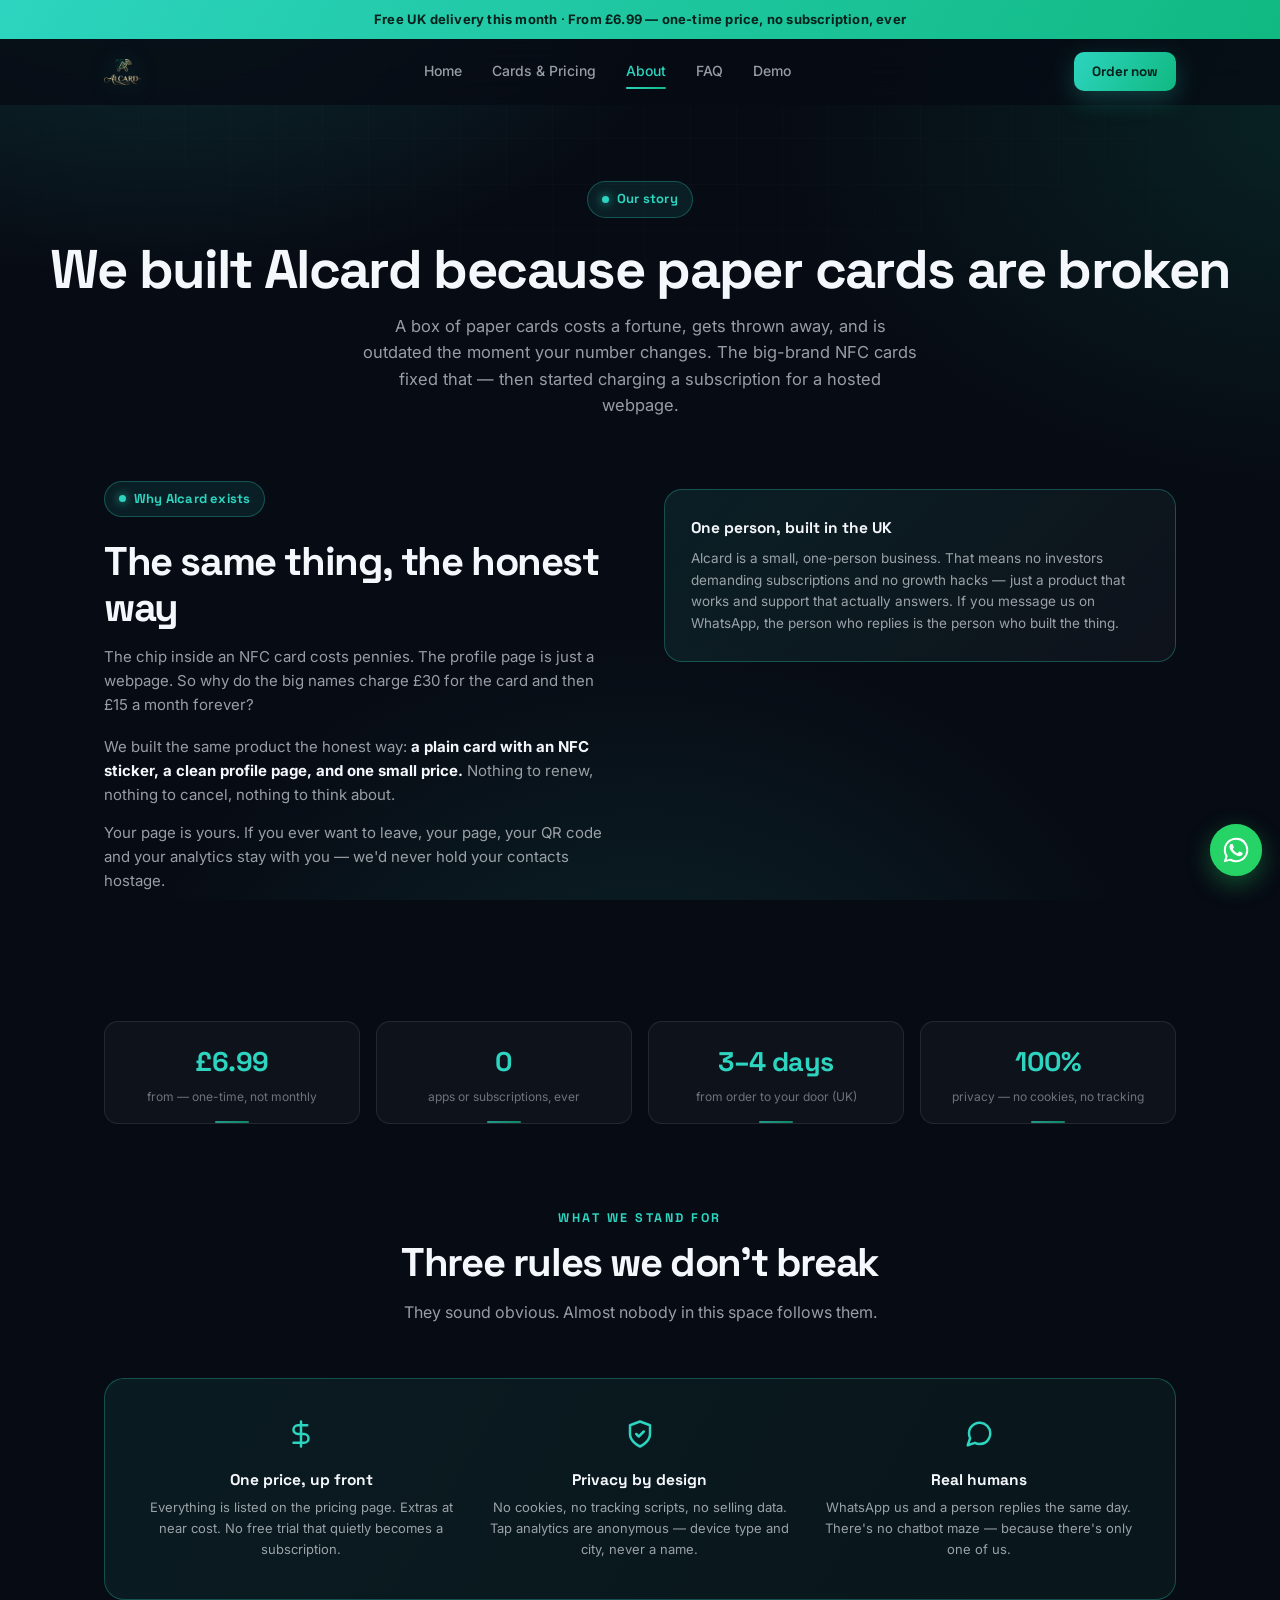
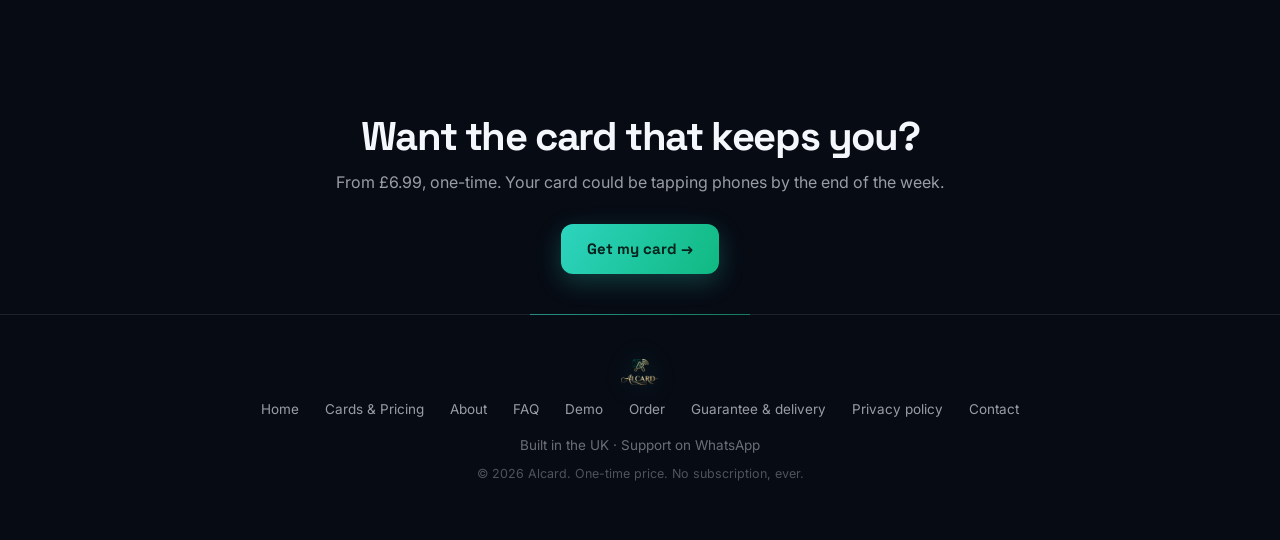
==== commit 0636fab2: "Round 4 redesign: Space Grotesk display type, shimmer gradient, button shine, bento included-grid, p" ====
--- a/about.html
+++ b/about.html
@@ -23,7 +23,7 @@
     <link rel="icon" href="mark.svg">
     <link rel="preconnect" href="https://fonts.googleapis.com">
     <link rel="preconnect" href="https://fonts.gstatic.com" crossorigin>
-    <link href="https://fonts.googleapis.com/css2?family=Inter:wght@400;500;600;700;800;900&display=swap" rel="stylesheet">
+    <link href="https://fonts.googleapis.com/css2?family=Inter:wght@400;500;600;700;800;900&family=Space+Grotesk:wght@500;600;700&display=swap" rel="stylesheet">
     <link rel="stylesheet" href="style.css">
     <script type="application/ld+json">
     {
--- a/style.css
+++ b/style.css
@@ -781,8 +781,7 @@
     .orb, .chip-float, .card-visual, .live-card { animation: none !important; }
 }
 
-/* ---------- v3: 4-step strip + back-to-top ---------- */
-.steps.steps-4 { grid-template-columns: repeat(4, 1fr); }
+/* ---------- v3: 4-step strip + back-to-top ---------- */.steps.steps-4 { grid-template-columns: repeat(4, 1fr); }
 @media (max-width: 960px) { .steps.steps-4 { grid-template-columns: repeat(2, 1fr); } }
 @media (max-width: 520px) { .steps.steps-4 { grid-template-columns: 1fr; } }
 
@@ -799,5 +798,124 @@
 .back-top svg { width: 18px; height: 18px; }
 .back-top.show { opacity: 1; pointer-events: auto; transform: none; }
 .back-top:hover { border-color: var(--accent); color: var(--accent); }
-@media (min-width: 961px) { .back-top { bottom: 28px; } }
+@media (max-width: 960px) { .back-top { bottom: 144px; } }
+@media (min-width: 961px) { .back-top { bottom: 92px; } }
 @media (prefers-reduced-motion: reduce) { .back-top { transition: none; } }
+
+/* Floating WhatsApp bubble — real support channel on every page */
+.wa-bubble {
+    position: fixed; right: 18px; bottom: 84px; z-index: 61;
+    width: 52px; height: 52px; border-radius: 50%;
+    background: #25D366; color: #fff;
+    display: flex; align-items: center; justify-content: center;
+    box-shadow: 0 8px 24px rgba(37, 211, 102, 0.35);
+    transition: transform .2s ease;
+}
+.wa-bubble svg { width: 26px; height: 26px; }
+.wa-bubble:hover { transform: scale(1.06); }
+.wa-bubble::after {
+    content: ""; position: absolute; inset: 0; border-radius: 50%;
+    border: 2px solid rgba(37, 211, 102, 0.55);
+    animation: wa-ping 2.6s ease-out infinite;
+    pointer-events: none;
+}
+@keyframes wa-ping { 0% { transform: scale(1); opacity: 1; } 75%, 100% { transform: scale(1.7); opacity: 0; } }
+@media (min-width: 961px) { .wa-bubble { bottom: 24px; } }
+@media (prefers-reduced-motion: reduce) { .wa-bubble, .wa-bubble::after { transition: none; animation: none; } }
+
+/* ============================================================
+   v4 — visual redesign pass
+   Display type, richer glows, shimmering gradient, button shine,
+   bento "included" grid, plan-card lift, 3D tilt support, counters
+   ============================================================ */
+
+:root { --font-display: 'Space Grotesk', 'Inter', -apple-system, sans-serif; }
+
+/* ---- Display type across headings & key numbers ---- */
+h1, h2, h3, h4, .kicker, .eyebrow, .num, .btn, .logo, .stat b,
+.tc-name, .nm, .sum-total b, .t-val, .step h3 { font-family: var(--font-display); }
+h1, h2, h3 { letter-spacing: -0.035em; }
+.hero h1 { font-size: clamp(2.9rem, 6.2vw, 4.6rem); line-height: 1.04; }
+.hero-sub { font-size: 18.5px; }
+.page-head h1 { font-size: clamp(2.4rem, 5vw, 3.4rem); }
+
+/* ---- Animated shimmer on gradient text ---- */
+.grad {
+    background: linear-gradient(120deg, #2DD4BF 0%, #34D399 40%, #22D3EE 75%, #2DD4BF 100%);
+    background-size: 220% auto;
+    -webkit-background-clip: text; background-clip: text;
+    -webkit-text-fill-color: transparent; color: transparent;
+    animation: grad-shift 5s linear infinite;
+}
+@keyframes grad-shift { to { background-position: 220% center; } }
+
+/* ---- Richer ambient glow behind everything ---- */
+body::before {
+    background:
+        radial-gradient(880px 540px at 12% -8%, rgba(45, 212, 191, 0.19), transparent 65%),
+        radial-gradient(920px 620px at 105% 12%, rgba(16, 185, 129, 0.14), transparent 62%),
+        radial-gradient(800px 660px at 50% 118%, rgba(45, 212, 191, 0.12), transparent 65%),
+        var(--bg);
+}
+
+/* ---- Primary buttons: position for shine sweep ---- */
+.btn { position: relative; overflow: hidden; }
+.btn:not(.ghost)::after {
+    content: ""; position: absolute; top: 0; left: -80%; width: 45%; height: 100%;
+    background: linear-gradient(100deg, transparent, rgba(255, 255, 255, 0.38), transparent);
+    transform: skewX(-20deg);
+    animation: btn-shine 3.4s ease-in-out infinite;
+    pointer-events: none;
+}
+@keyframes btn-shine { 0%, 55% { left: -80%; } 85%, 100% { left: 135%; } }
+.btn:hover { transform: translateY(-3px) scale(1.015); box-shadow: 0 14px 38px rgba(45, 212, 191, 0.42); }
+
+/* ---- Plan cards: gradient hairline + deeper hover glow ---- */
+.plan::before {
+    content: ""; position: absolute; top: 0; left: 0; right: 0; height: 3px;
+    border-radius: 20px 20px 0 0;
+    background: var(--grad); opacity: 0.45; transition: opacity 0.2s ease;
+}
+.plan:hover::before { opacity: 1; }
+.plan:hover {
+    transform: translateY(-7px);
+    border-color: rgba(45, 212, 191, 0.45);
+    box-shadow: 0 26px 60px rgba(0, 0, 0, 0.45), 0 0 0 1px rgba(45, 212, 191, 0.22), 0 0 44px rgba(45, 212, 191, 0.14);
+}
+
+/* ---- "Included" bento grid ---- */
+.inc-grid .inc.wide { grid-column: span 2; }
+.inc-grid .inc.full { grid-column: 1 / -1; display: grid; grid-template-columns: auto 1fr; grid-template-rows: auto auto; column-gap: 18px; align-items: center; }
+.inc-grid .inc.full svg { grid-row: 1 / span 2; }
+.inc-grid .inc.full h4 { margin-bottom: 0; }
+.inc-grid .inc.full p { margin-bottom: 0; }
+.inc:hover { transform: translateY(-4px); border-color: rgba(45, 212, 191, 0.4); box-shadow: 0 16px 40px rgba(0, 0, 0, 0.35); }
+@media (max-width: 760px) {
+    .inc-grid .inc.wide, .inc-grid .inc.full { grid-column: auto; display: block; }
+}
+
+/* ---- Stats: bigger display numbers ---- */
+.stat b { font-size: 27px; }
+.stat { position: relative; padding-bottom: 14px; }
+.stat::after {
+    content: ""; position: absolute; left: 50%; bottom: 0; width: 34px; height: 2px;
+    transform: translateX(-50%);
+    background: var(--grad); border-radius: 2px; opacity: 0.7;
+}
+
+/* ---- Marquee edge fade ---- */
+.marquee::before, .marquee::after {
+    content: ""; position: absolute; top: 0; bottom: 0; width: 110px; z-index: 3;
+    pointer-events: none;
+}
+.marquee::before { left: 0; background: linear-gradient(90deg, var(--bg), transparent); }
+.marquee::after { right: 0; background: linear-gradient(-90deg, var(--bg), transparent); }
+
+/* ---- 3D tilt support for the hero tap card ---- */
+.tap-card { will-change: transform; }
+.tap-card.tilt { animation: none; transition: transform 0.12s ease; }
+
+/* ---- Reduced-motion guards for v4 ---- */
+@media (prefers-reduced-motion: reduce) {
+    .grad, .btn::after { animation: none; }
+}
